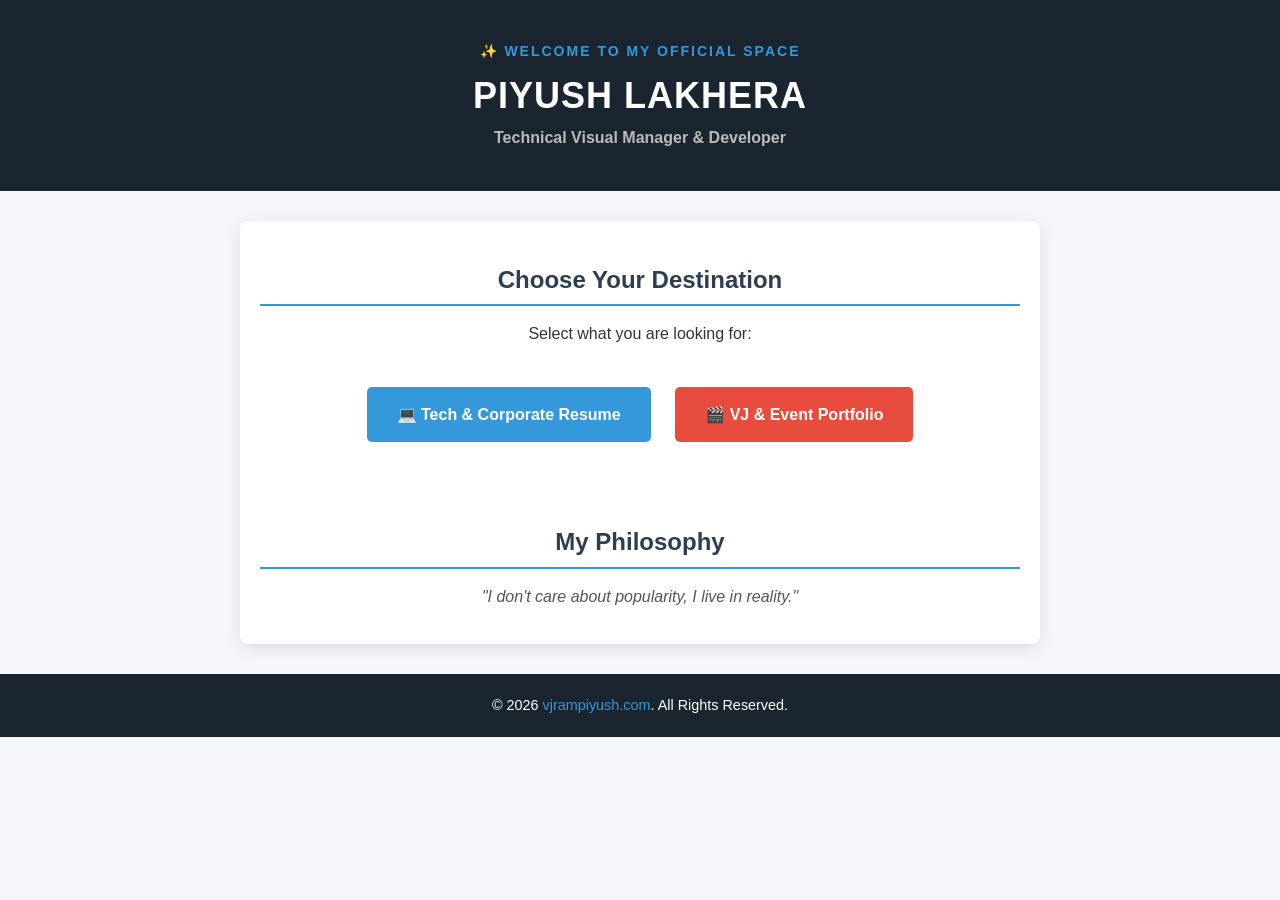
==== index.html @ d357a836 "Add files via upload" ====
<!DOCTYPE html>
<html lang="en">
<head>
    <meta charset="UTF-8">
    <meta name="viewport" content="width=device-width, initial-scale=1.0">
    <title>vjrampiyush.com | Official Portfolio</title>
    <link rel="stylesheet" href="style.css">
</head>
<body>

    <!-- Sabse top par mast Welcome Impression -->
    <header style="text-align: center; padding: 40px 20px;">
        <p style="font-size: 14px; text-transform: uppercase; letter-spacing: 2px; color: #3498db; margin-bottom: 5px; font-weight: bold;">
            ✨ Welcome to my Official Space
        </p>
        <h1 style="margin-top: 0; font-size: 36px; letter-spacing: 1px;">PIYUSH LAKHERA</h1>
        <p style="color: #bbb; font-size: 16px;">Technical Visual Manager & Developer</p>
    </header>

    <div class="container" style="text-align: center; padding: 20px;">
        <h2>Choose Your Destination</h2>
        <p>Select what you are looking for:</p>
        
        <div style="margin-top: 30px;">
            <!-- Tech Portfolio ka Button -->
            <a href="tech.html" style="display: inline-block; padding: 15px 30px; margin: 10px; background-color: #3498db; color: white; text-decoration: none; font-weight: bold; border-radius: 5px;">
                💻 Tech & Corporate Resume
            </a>

            <!-- Event Portfolio ka Button -->
            <a href="event.html" style="display: inline-block; padding: 15px 30px; margin: 10px; background-color: #e74c3c; color: white; text-decoration: none; font-weight: bold; border-radius: 5px;">
                🎬 VJ & Event Portfolio
            </a>
        </div>

        <br><br>
        <h2>My Philosophy</h2>
        <blockquote>"I don't care about popularity, I live in reality."</blockquote>
    </div>

    <footer>
        <p>&copy; 2026 <a href="#" style="color: #3498db; text-decoration: none;">vjrampiyush.com</a>. All Rights Reserved.</p>
    </footer>

    <script src="script.js"></script>

</body>
</html>
---- style.css ----
* {
    margin: 0;
    padding: 0;
    box-sizing: border-box;
    font-family: 'Segoe UI', Tahoma, Geneva, Verdana, sans-serif;
}

body {
    background-color: #f4f6f9;
    color: #333;
    line-height: 1.6;
}

header {
    background-color: #1a252f;
    color: white;
    padding: 20px;
    text-align: center;
}

header h1 {
    font-size: 2.5rem;
    letter-spacing: 1px;
}

header p {
    color: #3498db;
    font-weight: bold;
}

.container {
    max-width: 800px;
    margin: 30px auto;
    padding: 20px;
    background: white;
    border-radius: 8px;
    box-shadow: 0 4px 15px rgba(0, 0, 0, 0.1);
}

h2 {
    color: #2c3e50;
    border-bottom: 2px solid #3498db;
    padding-bottom: 5px;
    margin-top: 20px;
    margin-bottom: 15px;
}

h3 {
    margin-top: 15px;
    margin-bottom: 5px;
}

blockquote {
    font-style: italic;
    margin: 15px 0;
    color: #555;
}

footer {
    text-align: center;
    padding: 20px;
    background-color: #1a252f;
    color: white;
    font-size: 0.9rem;
}
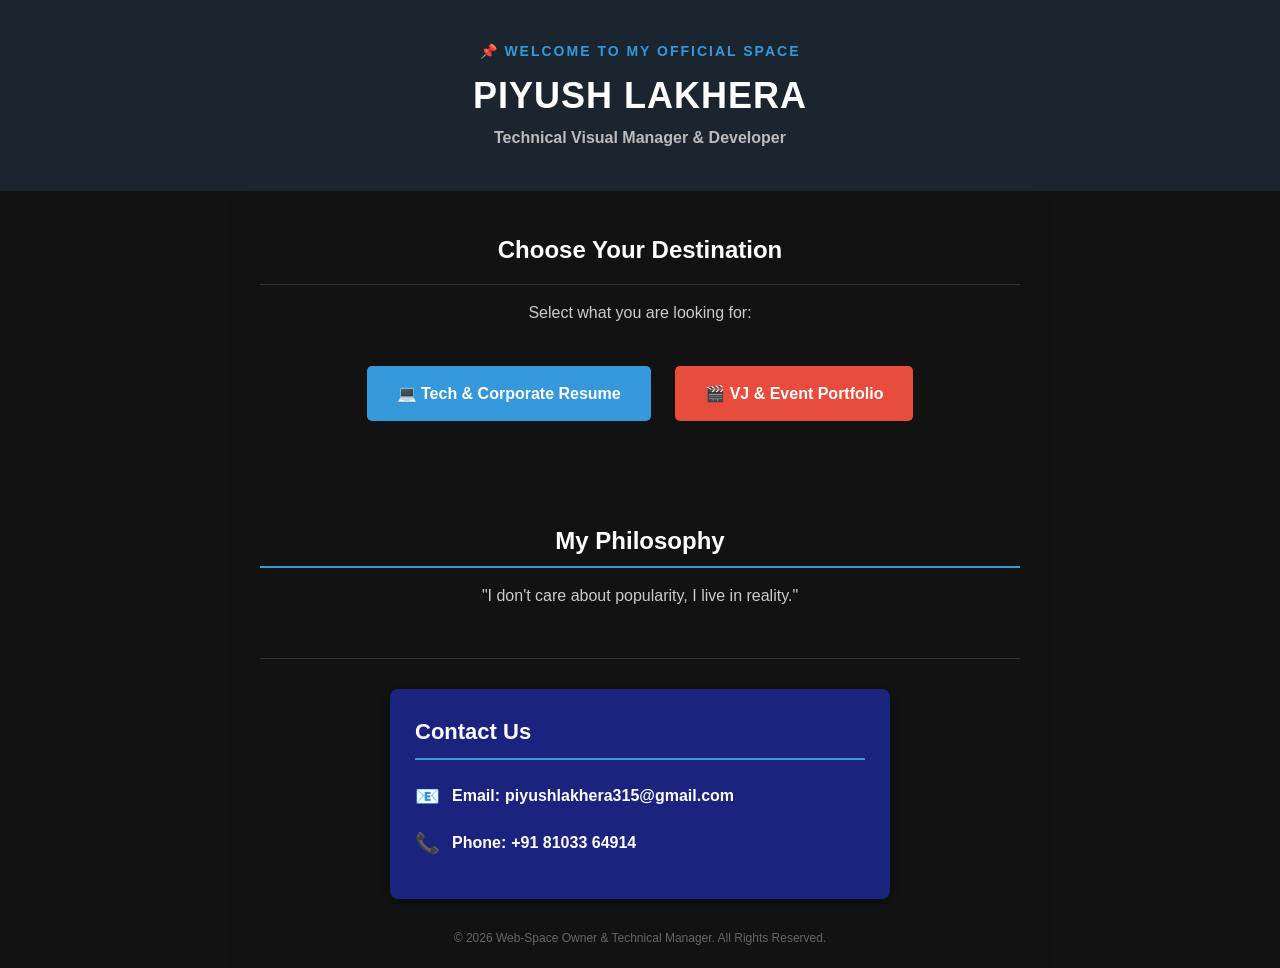
==== commit ca9320a5: "Add files via upload" ====
--- a/index.html
+++ b/index.html
@@ -6,43 +6,73 @@
     <title>vjrampiyush.com | Official Portfolio</title>
     <link rel="stylesheet" href="style.css">
 </head>
-<body>
+<body style="background-color: #121212; color: #ffffff; font-family: sans-serif; margin: 0; padding: 0;">
 
-    <!-- Sabse top par mast Welcome Impression -->
+    <!-- Header Section (Top Area) -->
     <header style="text-align: center; padding: 40px 20px;">
         <p style="font-size: 14px; text-transform: uppercase; letter-spacing: 2px; color: #3498db; margin-bottom: 5px; font-weight: bold;">
-            ✨ Welcome to my Official Space
+            📌 Welcome to my Official Space
         </p>
-        <h1 style="margin-top: 0; font-size: 36px; letter-spacing: 1px;">PIYUSH LAKHERA</h1>
+        <h1 style="margin-top: 0; font-size: 36px; letter-spacing: 1px; color: #ffffff;">PIYUSH LAKHERA</h1>
         <p style="color: #bbb; font-size: 16px;">Technical Visual Manager & Developer</p>
     </header>
 
-    <div class="container" style="text-align: center; padding: 20px;">
-        <h2>Choose Your Destination</h2>
-        <p>Select what you are looking for:</p>
+    <!-- Main Container Box (Pehle ye white tha, ab iska background transparent kar diya taaki black page se match ho) -->
+    <div class="container" style="text-align: center; padding: 20px; max-width: 800px; margin: 0 auto; background-color: transparent;">
         
+        <h2 style="color: #ffffff; border-bottom: 1px solid #333; padding-bottom: 15px;">Choose Your Destination</h2>
+        <p style="color: #cccccc;">Select what you are looking for:</p>
+
+        <!-- Buttons Section -->
         <div style="margin-top: 30px;">
             <!-- Tech Portfolio ka Button -->
-            <a href="tech.html" style="display: inline-block; padding: 15px 30px; margin: 10px; background-color: #3498db; color: white; text-decoration: none; font-weight: bold; border-radius: 5px;">
+            <a href="tech.html" style="display: inline-block; padding: 15px 30px; margin: 10px; background-color: #3498db; color: white; text-decoration: none; border-radius: 5px; font-weight: bold;">
                 💻 Tech & Corporate Resume
             </a>
 
             <!-- Event Portfolio ka Button -->
-            <a href="event.html" style="display: inline-block; padding: 15px 30px; margin: 10px; background-color: #e74c3c; color: white; text-decoration: none; font-weight: bold; border-radius: 5px;">
+            <a href="event.html" style="display: inline-block; padding: 15px 30px; margin: 10px; background-color: #e74c3c; color: white; text-decoration: none; border-radius: 5px; font-weight: bold;">
                 🎬 VJ & Event Portfolio
             </a>
         </div>
 
         <br><br>
-        <h2>My Philosophy</h2>
-        <blockquote>"I don't care about popularity, I live in reality."</blockquote>
+        
+        <!-- Philosophy Section (Ab kaale background par saaf dikhega) -->
+        <h2 style="color: #ffffff; margin-top: 40px;">My Philosophy</h2>
+        <p style="font-style: normal; font-size: 16px; color: #cccccc; margin-bottom: 40px;">
+            "I don't care about popularity, I live in reality."
+        </p>
+
+        <!-- Contact Footer Section (RGPV Style Solid Blue Contact Box) -->
+        <hr style="border: 0; border-top: 1px solid #333; margin-top: 50px;">
+
+        <div style="background-color: #1a237e; color: white; max-width: 500px; margin: 30px auto; padding: 25px; border-radius: 8px; text-align: left; box-shadow: 0 4px 10px rgba(0,0,0,0.3);">
+            
+            <h3 style="color: white; margin-top: 0; margin-bottom: 20px; font-size: 22px; border-bottom: 2px solid #3498db; padding-bottom: 8px;">Contact Us</h3>
+            
+            <p style="margin: 15px 0; font-size: 16px; display: flex; align-items: center;">
+                <span style="font-size: 20px; margin-right: 12px;">📧</span> 
+                <strong>Email: </strong> 
+                <a href="mailto:piyushlakhera315@gmail.com" style="color: white; text-decoration: none; font-weight: bold; margin-left: 5px;">piyushlakhera315@gmail.com</a>
+            </p>
+            
+            <p style="margin: 15px 0; font-size: 16px; display: flex; align-items: center;">
+                <span style="font-size: 20px; margin-right: 12px;">📞</span> 
+                <strong>Phone: </strong> 
+                <a href="tel:+918103364914" style="color: white; text-decoration: none; font-weight: bold; margin-left: 5px;">+91 81033 64914</a>
+            </p>
+            
+        </div>
+
+        <!-- Copyright Line -->
+        <div style="text-align: center;">
+            <p style="font-size: 12px; margin-top: 30px; color: #666;">
+                © 2026 Web-Space Owner & Technical Manager. All Rights Reserved.
+            </p>
+        </div>
+
     </div>
-
-    <footer>
-        <p>&copy; 2026 <a href="#" style="color: #3498db; text-decoration: none;">vjrampiyush.com</a>. All Rights Reserved.</p>
-    </footer>
-
-    <script src="script.js"></script>
 
 </body>
 </html>
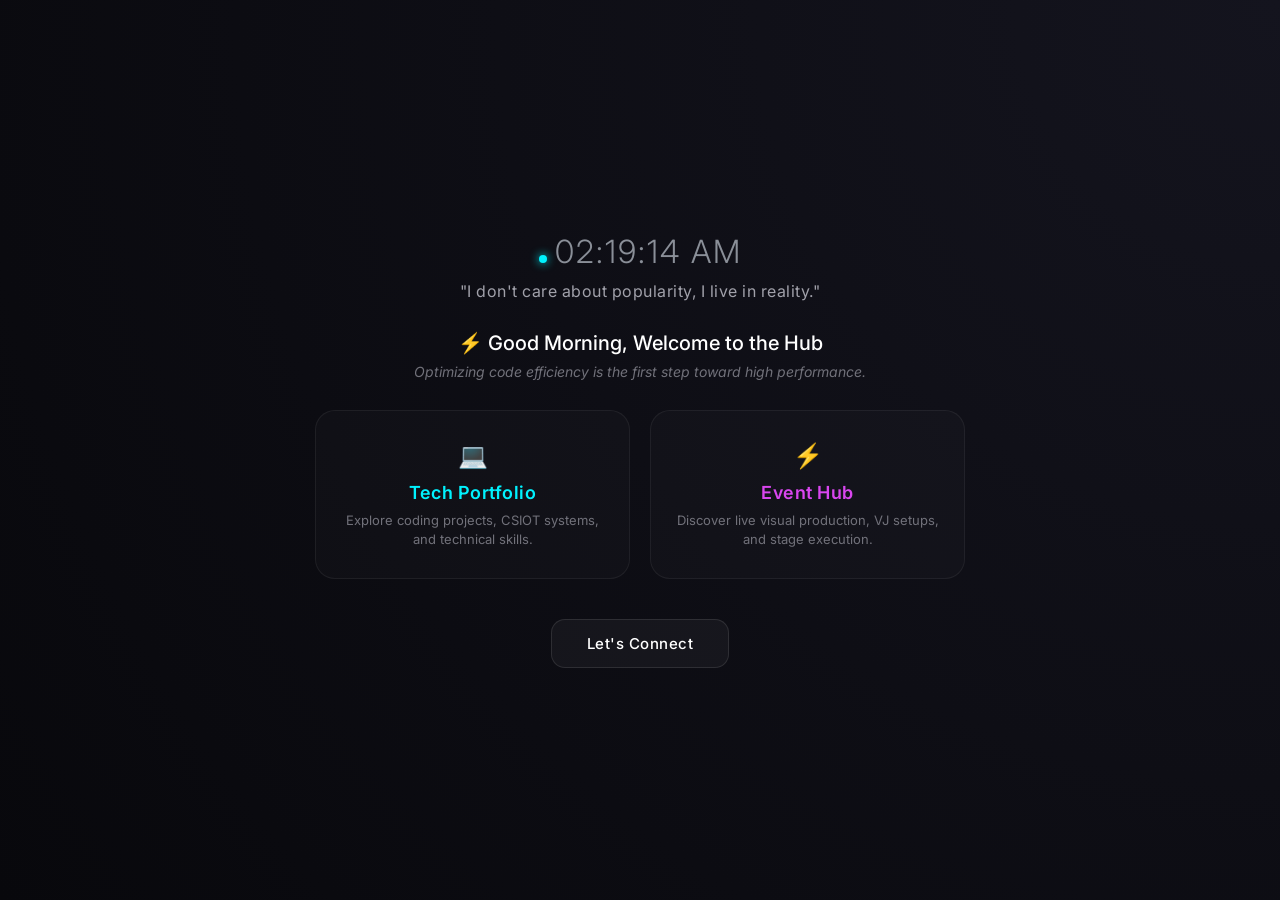
==== commit 3c4c25d6: "Add files via upload" ====
--- a/index.html
+++ b/index.html
@@ -1,78 +1,206 @@
-<!DOCTYPE html>
-<html lang="en">
-<head>
-    <meta charset="UTF-8">
-    <meta name="viewport" content="width=device-width, initial-scale=1.0">
-    <title>vjrampiyush.com | Official Portfolio</title>
-    <link rel="stylesheet" href="style.css">
-</head>
-<body style="background-color: #121212; color: #ffffff; font-family: sans-serif; margin: 0; padding: 0;">
-
-    <!-- Header Section (Top Area) -->
-    <header style="text-align: center; padding: 40px 20px;">
-        <p style="font-size: 14px; text-transform: uppercase; letter-spacing: 2px; color: #3498db; margin-bottom: 5px; font-weight: bold;">
-            📌 Welcome to my Official Space
-        </p>
-        <h1 style="margin-top: 0; font-size: 36px; letter-spacing: 1px; color: #ffffff;">PIYUSH LAKHERA</h1>
-        <p style="color: #bbb; font-size: 16px;">Technical Visual Manager & Developer</p>
-    </header>
-
-    <!-- Main Container Box (Pehle ye white tha, ab iska background transparent kar diya taaki black page se match ho) -->
-    <div class="container" style="text-align: center; padding: 20px; max-width: 800px; margin: 0 auto; background-color: transparent;">
-        
-        <h2 style="color: #ffffff; border-bottom: 1px solid #333; padding-bottom: 15px;">Choose Your Destination</h2>
-        <p style="color: #cccccc;">Select what you are looking for:</p>
-
-        <!-- Buttons Section -->
-        <div style="margin-top: 30px;">
-            <!-- Tech Portfolio ka Button -->
-            <a href="tech.html" style="display: inline-block; padding: 15px 30px; margin: 10px; background-color: #3498db; color: white; text-decoration: none; border-radius: 5px; font-weight: bold;">
-                💻 Tech & Corporate Resume
-            </a>
-
-            <!-- Event Portfolio ka Button -->
-            <a href="event.html" style="display: inline-block; padding: 15px 30px; margin: 10px; background-color: #e74c3c; color: white; text-decoration: none; border-radius: 5px; font-weight: bold;">
-                🎬 VJ & Event Portfolio
-            </a>
-        </div>
-
-        <br><br>
-        
-        <!-- Philosophy Section (Ab kaale background par saaf dikhega) -->
-        <h2 style="color: #ffffff; margin-top: 40px;">My Philosophy</h2>
-        <p style="font-style: normal; font-size: 16px; color: #cccccc; margin-bottom: 40px;">
-            "I don't care about popularity, I live in reality."
-        </p>
-
-        <!-- Contact Footer Section (RGPV Style Solid Blue Contact Box) -->
-        <hr style="border: 0; border-top: 1px solid #333; margin-top: 50px;">
-
-        <div style="background-color: #1a237e; color: white; max-width: 500px; margin: 30px auto; padding: 25px; border-radius: 8px; text-align: left; box-shadow: 0 4px 10px rgba(0,0,0,0.3);">
-            
-            <h3 style="color: white; margin-top: 0; margin-bottom: 20px; font-size: 22px; border-bottom: 2px solid #3498db; padding-bottom: 8px;">Contact Us</h3>
-            
-            <p style="margin: 15px 0; font-size: 16px; display: flex; align-items: center;">
-                <span style="font-size: 20px; margin-right: 12px;">📧</span> 
-                <strong>Email: </strong> 
-                <a href="mailto:piyushlakhera315@gmail.com" style="color: white; text-decoration: none; font-weight: bold; margin-left: 5px;">piyushlakhera315@gmail.com</a>
-            </p>
-            
-            <p style="margin: 15px 0; font-size: 16px; display: flex; align-items: center;">
-                <span style="font-size: 20px; margin-right: 12px;">📞</span> 
-                <strong>Phone: </strong> 
-                <a href="tel:+918103364914" style="color: white; text-decoration: none; font-weight: bold; margin-left: 5px;">+91 81033 64914</a>
-            </p>
-            
-        </div>
-
-        <!-- Copyright Line -->
-        <div style="text-align: center;">
-            <p style="font-size: 12px; margin-top: 30px; color: #666;">
-                © 2026 Web-Space Owner & Technical Manager. All Rights Reserved.
-            </p>
-        </div>
-
-    </div>
-
-</body>
+<!DOCTYPE html>
+<html lang="en">
+<head>
+    <meta charset="UTF-8">
+    <meta name="viewport" content="width=device-width, initial-scale=1.0">
+    <title>Piyush Lakhera | Hub</title>
+    <link href="https://fonts.googleapis.com/css2?family=Inter:wght@300;400;500;600;700&display=swap" rel="stylesheet">
+    <style>
+        * {
+            margin: 0;
+            padding: 0;
+            box-sizing: border-box;
+            font-family: 'Inter', sans-serif;
+        }
+        body {
+            background: radial-gradient(circle at top right, #14141e, #08080c);
+            color: #ffffff;
+            min-height: 100vh;
+            display: flex;
+            justify-content: center;
+            align-items: center;
+            padding: 20px;
+        }
+        .main-container {
+            max-width: 650px;
+            width: 100%;
+            text-align: center;
+        }
+
+        /* DIGITAL CLOCK STYLE */
+        .digital-clock {
+            font-size: 32px;
+            font-weight: 300;
+            color: #8a8f98;
+            letter-spacing: 2px;
+            margin-bottom: 10px;
+        }
+        .live-dot {
+            display: inline-block;
+            width: 8px;
+            height: 8px;
+            background-color: #00f2fe;
+            border-radius: 50%;
+            margin-right: 8px;
+            box-shadow: 0 0 10px #00f2fe;
+            animation: blink 1.5s infinite;
+        }
+        @keyframes blink {
+            50% { opacity: 0.3; }
+        }
+
+        /* PHILOSOPHY TEXT STYLE */
+        .philosophy-box {
+            margin-bottom: 30px;
+            padding: 0 10px;
+        }
+        .philosophy-text {
+            font-size: 16px;
+            font-weight: 400;
+            color: #a1a1aa;
+            letter-spacing: 0.5px;
+        }
+
+        /* INTERACTIVE GRID BOXES STYLE */
+        .grid-container {
+            display: grid;
+            grid-template-columns: 1fr 1fr;
+            gap: 20px;
+            margin-bottom: 40px;
+        }
+        @media (max-width: 500px) {
+            .grid-container { grid-template-columns: 1fr; }
+        }
+
+        .feature-box {
+            background: rgba(255, 255, 255, 0.02);
+            border: 1px solid rgba(255, 255, 255, 0.06);
+            padding: 30px 20px;
+            border-radius: 20px;
+            text-decoration: none;
+            color: #ffffff;
+            display: block;
+            transition: all 0.3s cubic-bezier(0.4, 0, 0.2, 1);
+            position: relative;
+            overflow: hidden;
+        }
+        
+        /* Tech Box Hover Effect */
+        .tech-box:hover {
+            border-color: #4facfe;
+            background: rgba(79, 172, 254, 0.03);
+            box-shadow: 0 10px 30px rgba(79, 172, 254, 0.15);
+            transform: translateY(-5px);
+        }
+        /* Event Box Hover Effect */
+        .event-box:hover {
+            border-color: #8b5cf6;
+            background: rgba(139, 92, 246, 0.03);
+            box-shadow: 0 10px 30px rgba(139, 92, 246, 0.15);
+            transform: translateY(-5px);
+        }
+
+        .box-icon {
+            font-size: 24px;
+            margin-bottom: 12px;
+            display: inline-block;
+        }
+        .box-title {
+            font-size: 18px;
+            font-weight: 600;
+            margin-bottom: 8px;
+            letter-spacing: 0.5px;
+        }
+        .tech-box .box-title { color: #00f2fe; }
+        .event-box .box-title { color: #d946ef; }
+
+        .box-desc {
+            font-size: 13px;
+            color: #71717a;
+            line-height: 1.4;
+        }
+
+        /* LET'S CONNECT ACTION BUTTON STYLE */
+        .contact-btn {
+            display: inline-block;
+            background: rgba(255, 255, 255, 0.04);
+            border: 1px solid rgba(255, 255, 255, 0.1);
+            color: #ffffff;
+            text-decoration: none;
+            padding: 14px 35px;
+            border-radius: 14px;
+            font-weight: 500;
+            font-size: 15px;
+            letter-spacing: 0.5px;
+            transition: all 0.2s ease;
+        }
+        .contact-btn:hover {
+            background: #ffffff;
+            color: #000000;
+            box-shadow: 0 10px 25px rgba(255, 255, 255, 0.1);
+            transform: translateY(-2px);
+        }
+    </style>
+</head>
+<body>
+
+    <div class="main-container">
+        <!-- Live Clock Feature -->
+        <div class="digital-clock">
+            <span class="live-dot"></span><span id="clock">00:00:00 AM</span>
+        </div>
+
+        <!-- Main Philosophy -->
+        <div class="philosophy-box">
+            <p class="philosophy-text">"I don't care about popularity, I live in reality."</p>
+        </div>
+
+        <!-- NEW JAVASCRIPT FEATURE DISPLAY HOOKS -->
+        <!-- script.js ka data automatic in dono lines me aakar chhapega -->
+        <h2 id="welcome-greeting" style="font-size: 20px; color: #ffffff; margin-bottom: 8px; font-weight: 500;">Welcome</h2>
+        <p id="dynamic-fact" style="font-size: 14px; color: #71717a; font-style: italic; margin-bottom: 30px;"></p>
+
+        <!-- Interactive Grid Boxes -->
+        <div class="grid-container">
+            <!-- Tech Box -->
+            <a href="tech.html" class="feature-box tech-box">
+                <span class="box-icon">💻</span>
+                <div class="box-title">Tech Portfolio</div>
+                <div class="box-desc">Explore coding projects, CSIOT systems, and technical skills.</div>
+            </a>
+
+            <!-- Event Box -->
+            <a href="event.html" class="feature-box event-box">
+                <span class="box-icon">⚡</span>
+                <div class="box-title">Event Hub</div>
+                <div class="box-desc">Discover live visual production, VJ setups, and stage execution.</div>
+            </a>
+        </div>
+
+        <!-- Clean Connect Button -->
+        <a href="mailto:piyushlakhera320@gmail.com" class="contact-btn">Let's Connect</a>
+    </div>
+
+    <!-- Clock JavaScript Script (Inside Page) -->
+    <script>
+        function updateClock() {
+            const now = new Date();
+            let hours = now.getHours();
+            const minutes = String(now.getMinutes()).padStart(2, '0');
+            const seconds = String(now.getSeconds()).padStart(2, '0');
+            const ampm = hours >= 12 ? 'PM' : 'AM';
+            
+            hours = hours % 12;
+            hours = hours ? hours : 12;
+            hours = String(hours).padStart(2, '0');
+
+            document.getElementById('clock').textContent = `${hours}:${minutes}:${seconds} ${ampm}`;
+        }
+        setInterval(updateClock, 1000);
+        updateClock();
+    </script>
+
+    <!-- CONNECTING OUR EXTERNAL SCRIPT.JS FILE FOR SMART GREETING & TECH FACTS -->
+    <script src="script.js"></script>
+</body>
 </html>
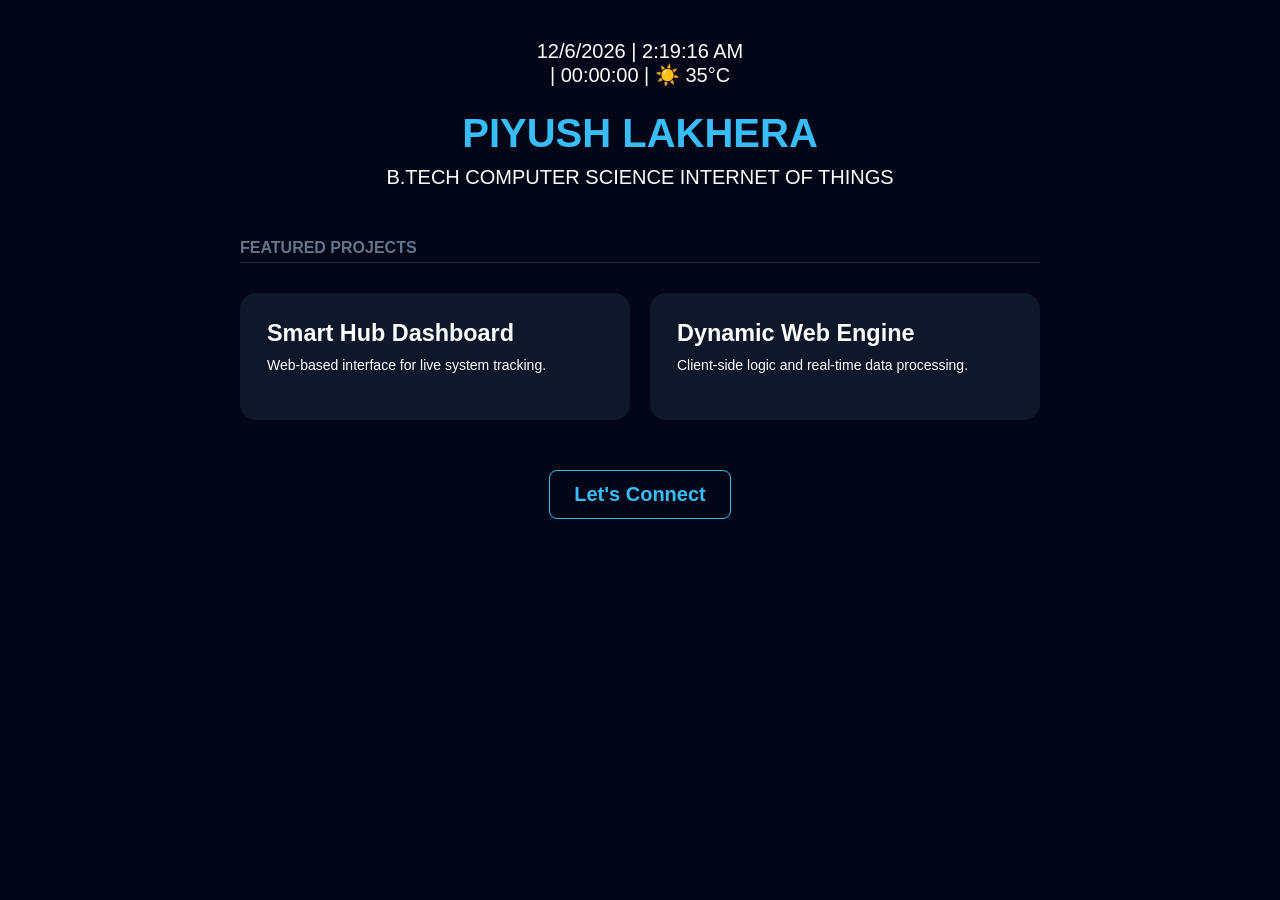
==== commit 606dca1d: "Add files via upload" ====
--- a/index.html
+++ b/index.html
@@ -3,204 +3,101 @@
 <head>
     <meta charset="UTF-8">
     <meta name="viewport" content="width=device-width, initial-scale=1.0">
-    <title>Piyush Lakhera | Hub</title>
-    <link href="https://fonts.googleapis.com/css2?family=Inter:wght@300;400;500;600;700&display=swap" rel="stylesheet">
+    <title>Tech Portfolio | PIYUSH LAKHERA</title>
     <style>
-        * {
-            margin: 0;
-            padding: 0;
-            box-sizing: border-box;
-            font-family: 'Inter', sans-serif;
+        * { margin: 0; padding: 0; box-sizing: border-box; font-family: sans-serif; }
+        body { background-color: #020617; color: #ffffff; padding: 40px 20px; }
+        .container { max-width: 800px; margin: 0 auto; text-align: center; }
+
+        /* LIVE INFO STYLES */
+        .live-info { color: #ffffff; font-size: 20px; margin-bottom: 24px; }
+
+        header { margin-bottom: 50px; }
+        h1 { font-size: 40px; color: #38bdf8; margin-bottom: 10px; }
+
+        .section-title { font-size: 16px; color: #64748b; margin: 30px 0; text-transform: uppercase; border-bottom: 1px solid #1e293b; padding-bottom: 5px; text-align: left; }
+        
+        .projects-grid { display: grid; grid-template-columns: 1fr 1fr; gap: 20px; }
+        
+        .project-card { 
+            background: #0f172a; 
+            border: 2px solid transparent; 
+            padding: 25px; 
+            border-radius: 16px; 
+            text-align: left; 
+            transition: all 0.4s ease !important; 
         }
-        body {
-            background: radial-gradient(circle at top right, #14141e, #08080c);
-            color: #ffffff;
-            min-height: 100vh;
-            display: flex;
-            justify-content: center;
-            align-items: center;
-            padding: 20px;
+        
+        .project-card:hover { 
+            border-color: #38bdf8 !important; 
+            background: #1e293b !important; 
+            box-shadow: 0 0 20px rgba(56, 189, 248, 0.3) !important; 
+            transform: translateY(-10px) !important; 
         }
-        .main-container {
-            max-width: 650px;
-            width: 100%;
-            text-align: center;
+        
+        .project-card h3 { color: #ffffff; margin-bottom: 10px; }
+        .project-card p { color: #ffffff; font-size: 14px; margin-bottom: 20px; }
+
+        .connect-btn {
+            display: inline-block;
+            margin-top: 50px;
+            padding: 12px 24px;
+            background: transparent;
+            border: 1px solid #38bdf8;
+            color: #38bdf8;
+            text-decoration: none;
+            border-radius: 8px;
+            font-weight: bold;
+            transition: all 0.4s ease;
         }
 
-        /* DIGITAL CLOCK STYLE */
-        .digital-clock {
-            font-size: 32px;
-            font-weight: 300;
-            color: #8a8f98;
-            letter-spacing: 2px;
-            margin-bottom: 10px;
-        }
-        .live-dot {
-            display: inline-block;
-            width: 8px;
-            height: 8px;
-            background-color: #00f2fe;
-            border-radius: 50%;
-            margin-right: 8px;
-            box-shadow: 0 0 10px #00f2fe;
-            animation: blink 1.5s infinite;
-        }
-        @keyframes blink {
-            50% { opacity: 0.3; }
-        }
-
-        /* PHILOSOPHY TEXT STYLE */
-        .philosophy-box {
-            margin-bottom: 30px;
-            padding: 0 10px;
-        }
-        .philosophy-text {
-            font-size: 16px;
-            font-weight: 400;
-            color: #a1a1aa;
-            letter-spacing: 0.5px;
-        }
-
-        /* INTERACTIVE GRID BOXES STYLE */
-        .grid-container {
-            display: grid;
-            grid-template-columns: 1fr 1fr;
-            gap: 20px;
-            margin-bottom: 40px;
-        }
-        @media (max-width: 500px) {
-            .grid-container { grid-template-columns: 1fr; }
-        }
-
-        .feature-box {
-            background: rgba(255, 255, 255, 0.02);
-            border: 1px solid rgba(255, 255, 255, 0.06);
-            padding: 30px 20px;
-            border-radius: 20px;
-            text-decoration: none;
-            color: #ffffff;
-            display: block;
-            transition: all 0.3s cubic-bezier(0.4, 0, 0.2, 1);
-            position: relative;
-            overflow: hidden;
-        }
-        
-        /* Tech Box Hover Effect */
-        .tech-box:hover {
-            border-color: #4facfe;
-            background: rgba(79, 172, 254, 0.03);
-            box-shadow: 0 10px 30px rgba(79, 172, 254, 0.15);
-            transform: translateY(-5px);
-        }
-        /* Event Box Hover Effect */
-        .event-box:hover {
-            border-color: #8b5cf6;
-            background: rgba(139, 92, 246, 0.03);
-            box-shadow: 0 10px 30px rgba(139, 92, 246, 0.15);
-            transform: translateY(-5px);
-        }
-
-        .box-icon {
-            font-size: 24px;
-            margin-bottom: 12px;
-            display: inline-block;
-        }
-        .box-title {
-            font-size: 18px;
-            font-weight: 600;
-            margin-bottom: 8px;
-            letter-spacing: 0.5px;
-        }
-        .tech-box .box-title { color: #00f2fe; }
-        .event-box .box-title { color: #d946ef; }
-
-        .box-desc {
-            font-size: 13px;
-            color: #71717a;
-            line-height: 1.4;
-        }
-
-        /* LET'S CONNECT ACTION BUTTON STYLE */
-        .contact-btn {
-            display: inline-block;
-            background: rgba(255, 255, 255, 0.04);
-            border: 1px solid rgba(255, 255, 255, 0.1);
-            color: #ffffff;
-            text-decoration: none;
-            padding: 14px 35px;
-            border-radius: 14px;
-            font-weight: 500;
-            font-size: 15px;
-            letter-spacing: 0.5px;
-            transition: all 0.2s ease;
-        }
-        .contact-btn:hover {
-            background: #ffffff;
-            color: #000000;
-            box-shadow: 0 10px 25px rgba(255, 255, 255, 0.1);
-            transform: translateY(-2px);
+        .connect-btn:hover {
+            background: #38bdf8;
+            color: #020617;
+            box-shadow: 0 0 20px rgba(56, 189, 248, 0.6);
+            transform: translateY(-3px);
         }
     </style>
 </head>
 <body>
-
-    <div class="main-container">
-        <!-- Live Clock Feature -->
-        <div class="digital-clock">
-            <span class="live-dot"></span><span id="clock">00:00:00 AM</span>
+    <div class="container">
+        <!-- LIVE DATE & TIME -->
+        <div class="live-info">
+            <span id="live-date"></span> | <span id="live-clock">00:00:00</span>
+            <div class="live-info">
+    <span id="live-date"></span> | 
+    <span id="live-clock">00:00:00</span> | 
+    <span id="weather">☀️ 35°C</span> 
         </div>
 
-        <!-- Main Philosophy -->
-        <div class="philosophy-box">
-            <p class="philosophy-text">"I don't care about popularity, I live in reality."</p>
+        <header>
+            <h1>PIYUSH LAKHERA</h1>
+            <p>B.TECH COMPUTER SCIENCE INTERNET OF THINGS</p>
+        </header>
+
+        <h2 class="section-title">Featured Projects</h2>
+        <div class="projects-grid">
+            <div class="project-card">
+                <h3>Smart Hub Dashboard</h3>
+                <p>Web-based interface for live system tracking.</p>
+            </div>
+            <div class="project-card">
+                <h3>Dynamic Web Engine</h3>
+                <p>Client-side logic and real-time data processing.</p>
+            </div>
         </div>
 
-        <!-- NEW JAVASCRIPT FEATURE DISPLAY HOOKS -->
-        <!-- script.js ka data automatic in dono lines me aakar chhapega -->
-        <h2 id="welcome-greeting" style="font-size: 20px; color: #ffffff; margin-bottom: 8px; font-weight: 500;">Welcome</h2>
-        <p id="dynamic-fact" style="font-size: 14px; color: #71717a; font-style: italic; margin-bottom: 30px;"></p>
-
-        <!-- Interactive Grid Boxes -->
-        <div class="grid-container">
-            <!-- Tech Box -->
-            <a href="tech.html" class="feature-box tech-box">
-                <span class="box-icon">💻</span>
-                <div class="box-title">Tech Portfolio</div>
-                <div class="box-desc">Explore coding projects, CSIOT systems, and technical skills.</div>
-            </a>
-
-            <!-- Event Box -->
-            <a href="event.html" class="feature-box event-box">
-                <span class="box-icon">⚡</span>
-                <div class="box-title">Event Hub</div>
-                <div class="box-desc">Discover live visual production, VJ setups, and stage execution.</div>
-            </a>
-        </div>
-
-        <!-- Clean Connect Button -->
-        <a href="mailto:piyushlakhera320@gmail.com" class="contact-btn">Let's Connect</a>
+        <a href="#" class="connect-btn">Let's Connect</a>
     </div>
 
-    <!-- Clock JavaScript Script (Inside Page) -->
     <script>
-        function updateClock() {
+        function updateTime() {
             const now = new Date();
-            let hours = now.getHours();
-            const minutes = String(now.getMinutes()).padStart(2, '0');
-            const seconds = String(now.getSeconds()).padStart(2, '0');
-            const ampm = hours >= 12 ? 'PM' : 'AM';
-            
-            hours = hours % 12;
-            hours = hours ? hours : 12;
-            hours = String(hours).padStart(2, '0');
-
-            document.getElementById('clock').textContent = `${hours}:${minutes}:${seconds} ${ampm}`;
+            document.getElementById('live-date').innerText = now.toLocaleDateString();
+            document.getElementById('live-clock').innerText = now.toLocaleTimeString();
         }
-        setInterval(updateClock, 1000);
-        updateClock();
+        setInterval(updateTime, 1000);
+        updateTime();
     </script>
-
-    <!-- CONNECTING OUR EXTERNAL SCRIPT.JS FILE FOR SMART GREETING & TECH FACTS -->
-    <script src="script.js"></script>
 </body>
 </html>
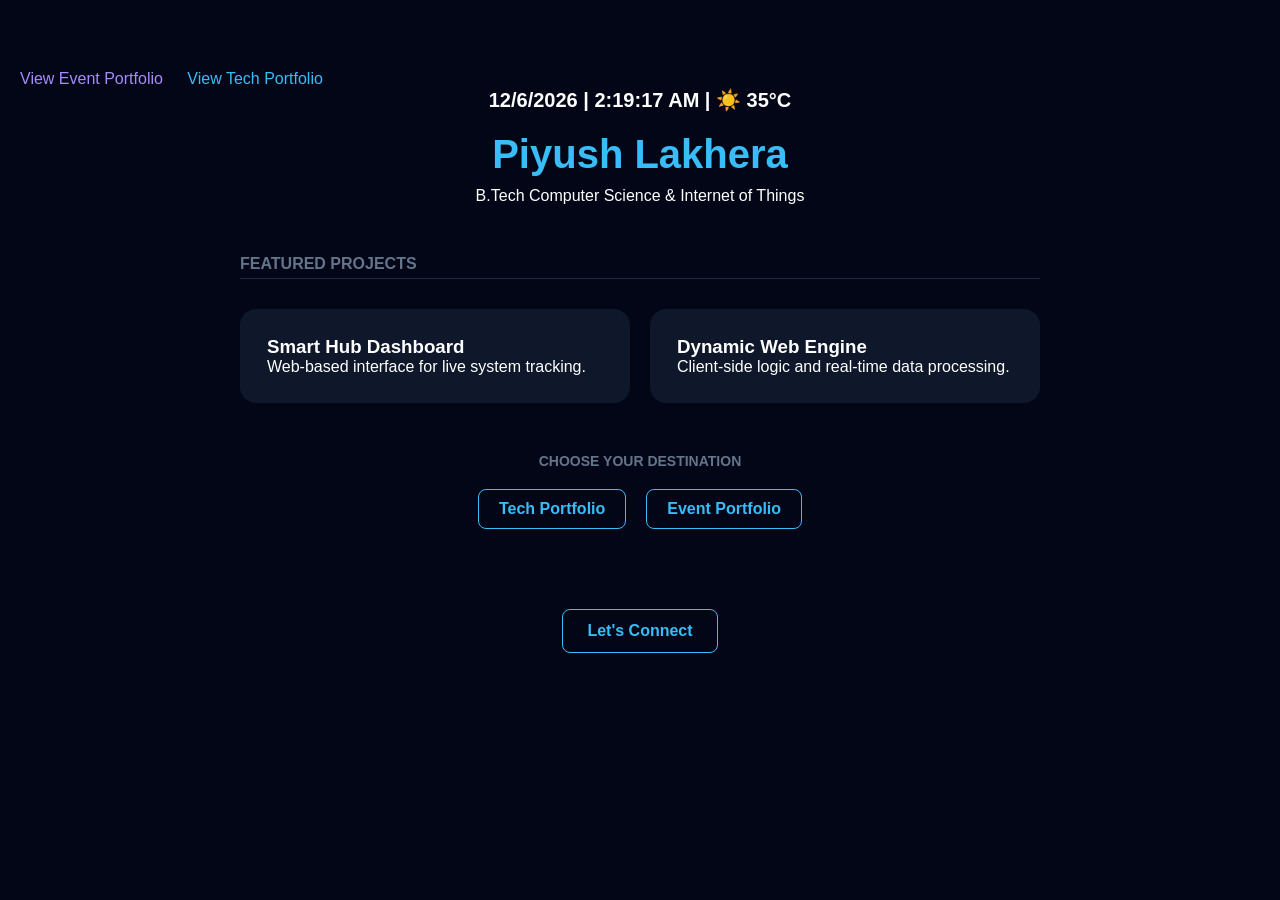
==== commit 30292f4a: "Add files via upload" ====
--- a/index.html
+++ b/index.html
@@ -3,90 +3,56 @@
 <head>
     <meta charset="UTF-8">
     <meta name="viewport" content="width=device-width, initial-scale=1.0">
-    <title>Tech Portfolio | PIYUSH LAKHERA</title>
+    <title>Tech Portfolio | Piyush Lakhera</title>
     <style>
         * { margin: 0; padding: 0; box-sizing: border-box; font-family: sans-serif; }
         body { background-color: #020617; color: #ffffff; padding: 40px 20px; }
         .container { max-width: 800px; margin: 0 auto; text-align: center; }
 
-        /* LIVE INFO STYLES */
-        .live-info { color: #ffffff; font-size: 20px; margin-bottom: 24px; }
-
+        .live-info { color: #ffffff; font-size: 20px; margin-bottom: 20px; font-weight: bold; }
         header { margin-bottom: 50px; }
         h1 { font-size: 40px; color: #38bdf8; margin-bottom: 10px; }
-
         .section-title { font-size: 16px; color: #64748b; margin: 30px 0; text-transform: uppercase; border-bottom: 1px solid #1e293b; padding-bottom: 5px; text-align: left; }
+       
+        .projects-grid { display: grid; grid-template-columns: 1fr 1fr; gap: 20px; }
+        .project-card { background: #0f172a; border: 2px solid transparent; padding: 25px; border-radius: 16px; text-align: left; transition: all 0.4s ease !important; }
+        .project-card:hover { border-color: #38bdf8 !important; background: #1e293b !important; box-shadow: 0 0 20px rgba(56, 189, 248, 0.3) !important; transform: translateY(-10px) !important; }
         
-        .projects-grid { display: grid; grid-template-columns: 1fr 1fr; gap: 20px; }
-        
-        .project-card { 
-            background: #0f172a; 
-            border: 2px solid transparent; 
-            padding: 25px; 
-            border-radius: 16px; 
-            text-align: left; 
-            transition: all 0.4s ease !important; 
-        }
-        
-        .project-card:hover { 
-            border-color: #38bdf8 !important; 
-            background: #1e293b !important; 
-            box-shadow: 0 0 20px rgba(56, 189, 248, 0.3) !important; 
-            transform: translateY(-10px) !important; 
-        }
-        
-        .project-card h3 { color: #ffffff; margin-bottom: 10px; }
-        .project-card p { color: #ffffff; font-size: 14px; margin-bottom: 20px; }
-
-        .connect-btn {
-            display: inline-block;
-            margin-top: 50px;
-            padding: 12px 24px;
-            background: transparent;
-            border: 1px solid #38bdf8;
-            color: #38bdf8;
-            text-decoration: none;
-            border-radius: 8px;
-            font-weight: bold;
-            transition: all 0.4s ease;
-        }
-
-        .connect-btn:hover {
-            background: #38bdf8;
-            color: #020617;
-            box-shadow: 0 0 20px rgba(56, 189, 248, 0.6);
-            transform: translateY(-3px);
+        .connect-btn { display: inline-block; margin-top: 50px; padding: 12px 24px; background: transparent; border: 1px solid #38bdf8; color: #38bdf8; text-decoration: none; border-radius: 8px; font-weight: bold; transition: all 0.4s ease; }
+        .connect-btn:hover { background: #38bdf8; color: #020617; box-shadow: 0 0 20px rgba(56, 189, 248, 0.6); transform: translateY(-3px); }
+        .nav-link { 
+        color: #38bdf8; text-decoration: none; font-weight: bold; 
+        padding: 10px 20px; border: 1px solid #38bdf8; border-radius: 8px;
         }
     </style>
+      
 </head>
 <body>
+    <div style="margin-top: 30px;">
+    <a href="event.html" style="color: #a78bfa; margin-right: 20px; text-decoration: none;">View Event Portfolio</a>
+    <a href="tech.html" style="color: #38bdf8; text-decoration: none;">View Tech Portfolio</a>
+</div>
     <div class="container">
-        <!-- LIVE DATE & TIME -->
         <div class="live-info">
-            <span id="live-date"></span> | <span id="live-clock">00:00:00</span>
-            <div class="live-info">
-    <span id="live-date"></span> | 
-    <span id="live-clock">00:00:00</span> | 
-    <span id="weather">☀️ 35°C</span> 
+            <span id="live-date"></span> | <span id="live-clock">00:00:00</span> | <span>☀️ 35°C</span>
         </div>
-
         <header>
-            <h1>PIYUSH LAKHERA</h1>
-            <p>B.TECH COMPUTER SCIENCE INTERNET OF THINGS</p>
+            <h1>Piyush Lakhera</h1>
+            <p>B.Tech Computer Science & Internet of Things</p>
         </header>
 
         <h2 class="section-title">Featured Projects</h2>
         <div class="projects-grid">
-            <div class="project-card">
-                <h3>Smart Hub Dashboard</h3>
-                <p>Web-based interface for live system tracking.</p>
-            </div>
-            <div class="project-card">
-                <h3>Dynamic Web Engine</h3>
-                <p>Client-side logic and real-time data processing.</p>
-            </div>
+            <div class="project-card"><h3>Smart Hub Dashboard</h3><p>Web-based interface for live system tracking.</p></div>
+            <div class="project-card"><h3>Dynamic Web Engine</h3><p>Client-side logic and real-time data processing.</p></div>
         </div>
-
+        <div style="margin-top: 50px;">
+    <h3 style="color: #64748b; margin-bottom: 20px; font-size: 14px; text-transform: uppercase;">Choose Your Destination</h3>
+    <div style="display: flex; justify-content: center; gap: 20px; margin-bottom: 30px;">
+         <a href="tech.html" class="nav-link">Tech Portfolio</a>
+        <a href="event.html" class="nav-link">Event Portfolio</a>
+    </div>
+</div>
         <a href="#" class="connect-btn">Let's Connect</a>
     </div>
 
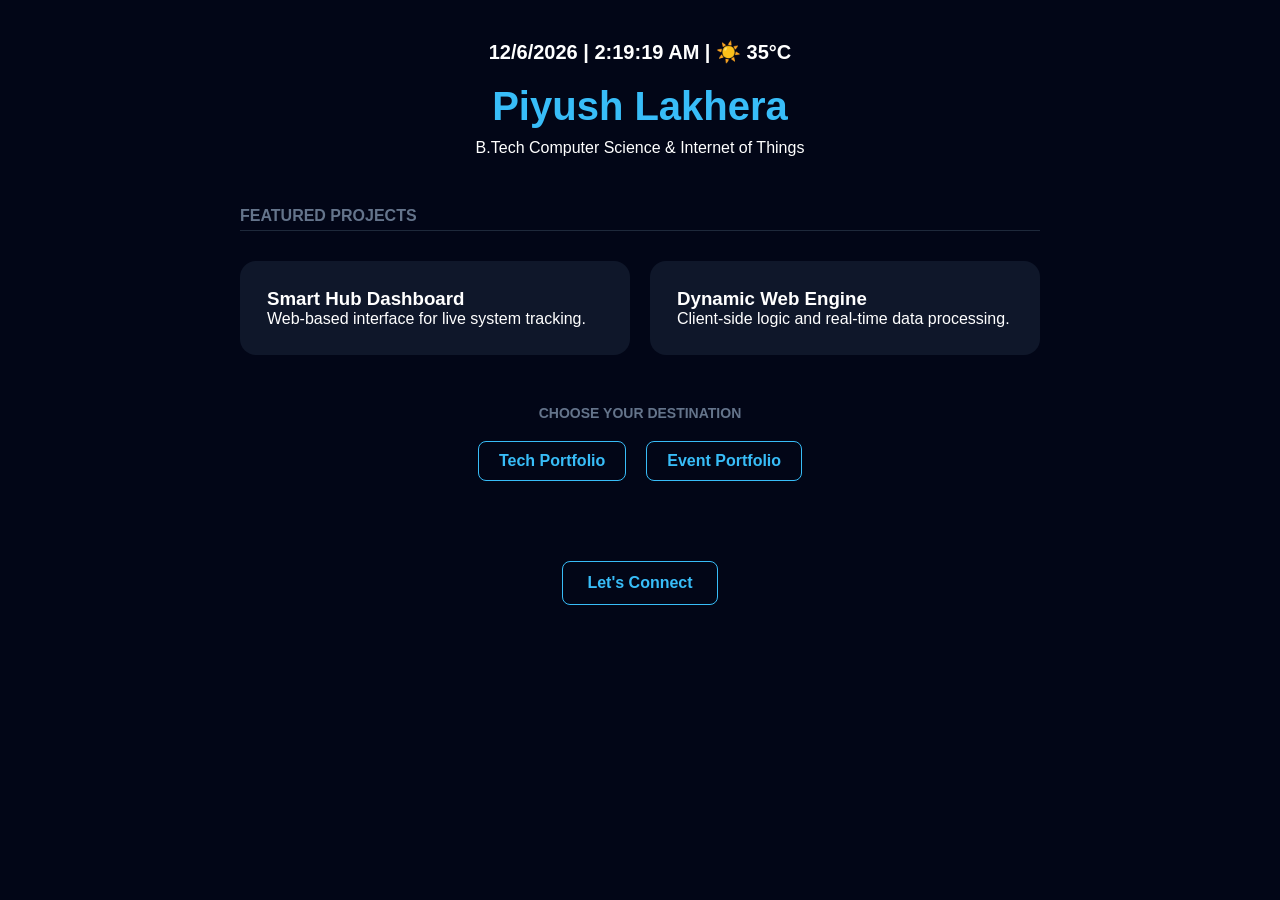
==== commit d4ad789d: "Add files via upload" ====
--- a/index.html
+++ b/index.html
@@ -28,10 +28,6 @@
       
 </head>
 <body>
-    <div style="margin-top: 30px;">
-    <a href="event.html" style="color: #a78bfa; margin-right: 20px; text-decoration: none;">View Event Portfolio</a>
-    <a href="tech.html" style="color: #38bdf8; text-decoration: none;">View Tech Portfolio</a>
-</div>
     <div class="container">
         <div class="live-info">
             <span id="live-date"></span> | <span id="live-clock">00:00:00</span> | <span>☀️ 35°C</span>
